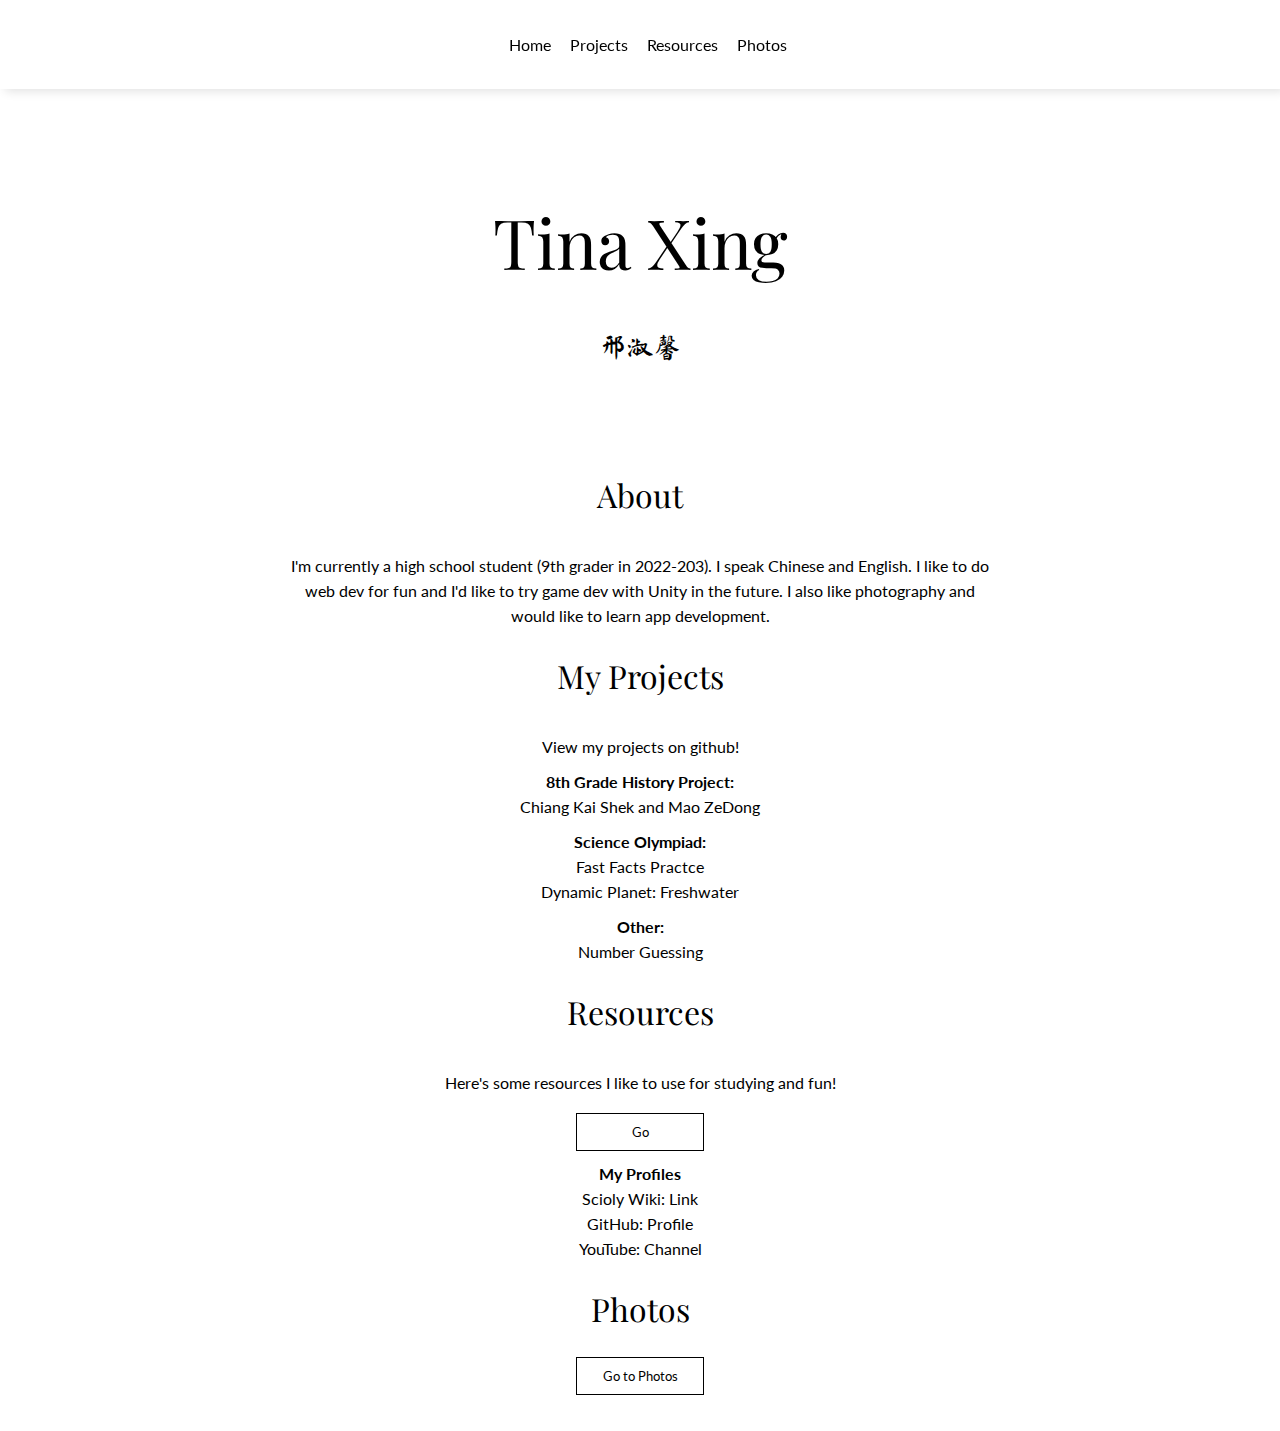
==== index.html @ 60abcd21 "Add files via upload" ====
<!DOCTYPE html>
<html>

<head>
  <meta charset="utf-8">
  <meta name="viewport" content="width=device-width">
  <title>Tina Xing</title>
  <link href="style.css" rel="stylesheet" type="text/css" />

  <!-- La Belle Aurore font -->
  <link rel="preconnect" href="https://fonts.googleapis.com">
<link rel="preconnect" href="https://fonts.gstatic.com" crossorigin>
<link href="https://fonts.googleapis.com/css2?family=La+Belle+Aurore&display=swap" rel="stylesheet">

  <!-- Gloria Hallelujah font -->
  <link rel="preconnect" href="https://fonts.googleapis.com"><link rel="preconnect" href="https://fonts.gstatic.com" crossorigin><link href="https://fonts.googleapis.com/css2?family=Gloria+Hallelujah&display=swap" rel="stylesheet">

  <!-- Raleway font -->
  <link rel="preconnect" href="https://fonts.googleapis.com">
<link rel="preconnect" href="https://fonts.gstatic.com" crossorigin>
<link href="https://fonts.googleapis.com/css2?family=Raleway&display=swap" rel="stylesheet">

  <!-- Lato -->
  <link rel="preconnect" href="https://fonts.googleapis.com">
<link rel="preconnect" href="https://fonts.gstatic.com" crossorigin>
<link href="https://fonts.googleapis.com/css2?family=Lato:wght@300&display=swap" rel="stylesheet">


  <!-- Playfair Display -->
  <link rel="preconnect" href="https://fonts.googleapis.com"><link rel="preconnect" href="https://fonts.gstatic.com" crossorigin><link href="https://fonts.googleapis.com/css2?family=Playfair+Display&display=swap" rel="stylesheet">
  <!-- MaShanZheng -->
  <link rel="preconnect" href="https://fonts.googleapis.com"><link rel="preconnect" href="https://fonts.gstatic.com" crossorigin><link href="https://fonts.googleapis.com/css2?family=Ma+Shan+Zheng&display=swap" rel="stylesheet">
  
</head>

<body>
  <div class="topnav" style="text-decoration: none;">
    <a class="topnavText" href="index.html">Home</a>
    <a class="topnavText" href="#projects">Projects</a>
    <a class="topnavText" href="#resources">Resources</a>
    <a class="topnavText" href="photos.html">Photos</a>
  </div>
  <div class="banner">
    <h1>Tina Xing</h1>
    <p>邢淑馨</p>
  </div>
  <div class="site-body">
    <div class="section">
      <h2>About</h2>
      <p>I'm currently a high school student (9th grader in 2022-203). I speak Chinese and English. I like to do web dev for fun and I'd like to try game dev with Unity in the future. I also like photography and would like to learn app development.</p>
    </div>
    <div class="section">
      <h2 id="projects">My Projects</h2>
      <p> View my projects on github!</p>
      <p><b>8th Grade History Project:</b>  <br>
        <a href="https://tx-ss8hfinal-chiangandmao.vercel.app/" target=”_blank”>Chiang Kai Shek and Mao ZeDong</a>
      </p>
      <p> <b>Science Olympiad:</b> <br>
      <a href="https://scio-fastfacts-practice-site.vercel.app/" target=”_blank”>Fast Facts Practce </a> <br>
      <a href="https://dyp-freshwater-learn.vercel.app/" target=”_blank” >Dynamic Planet: Freshwater </a></p>
      <p><b>Other:</b> <br>
        <a href="https://number-guessing-ten.vercel.app/" target=”_blank”>Number Guessing</a>
      
      </p>
      

    </div>
    <div style="textialign: center;" class="section">
      <h2 id="resources">Resources</h2>
      <p> Here's some resources I like to use for studying and <a style="color: black;" href="funPage.html" target=”_blank”>fun</a>!</p>
      <br>
        <a  href="resources.html"><button>Go</button></a>
      <p>
        <b>My Profiles</b> <br>
        Scioly Wiki: <a href="https://scioly.org/wiki/index.php/User:Tx358" target=”_blank”>Link</a> 
        <br>
        GitHub: <a href="https://github.com/tsxing" target=”_blank”>Profile</a>
        <br>
        YouTube: <a href="https://www.youtube.com/@tinaxing" target=”_blank”>Channel</a>
      </p>
    </div>

    <div class="section">
      <h2 id="photos">Photos</h2>
      <a href="photos.html"><button>Go to Photos</button></a>

      
    </div>

    <br>
    <br> 
  </div>


</body>

</html>
---- style.css ----
html, body {
  height: 100%;
  width: 100%;
  margin: 0;
}

.topnav{
  background-color:white;
  padding: 35px;
  text-align: center;
  font-family: 'Lato',serif;
  position: sticky;
  top: 0;
  box-shadow: 5px 2px 10px #e0e0e0;
}

.topnav p{
  color: black;
  font-size: 12pt;  
}

.topnavText{
  text-decoration: none;
  color: black;
  padding-left: 15px;
  transition: 0.5s ease;
  font-weight: normal;
}

.topnavText:hover{
  transition: 0.5s ease;
  font-size: 15pt;
  font-weight: bold;
}
a{
  text-decoration: none;
  font-family: 'Lato', sans-serif;
  color: black;
}
 a:hover{
   color: grey;
   transition: 0.5s ease;
 }

.banner{
  text-align: center;
  /*background: linear-gradient(to bottom, #d4feff 0%, #ffe0ed 100%);*/
  padding: 60px;
}

.banner h1{
  font-size: 52pt;
  font-family: 'Playfair Display', serif;
  color: black;
  font-weight: 100;
  
}

.banner p{ /* Site Slogan */
  font-family: 'Ma Shan Zheng', cursive;
  color: black;
  font-size: 20pt;
}


.site-body p{
  text-align: center;
  font-family: 'Lato', sans-serif;
  padding-top: 10px;
  margin: auto;
  font-size: 12pt;
  line-height:25px;
  max-width: 700px;
}
.site-body h2{
  font-family: 'Playfair Display', serif;
  text-align: center;
  font-weight: 100;
  font-size: 24pt;
}

button{
  padding: 10px 12px 10px 12px;
  width: 10%;
  background-color: white;
  border: 1px solid black;
  margin: 0 auto;
  text-align: center;
  font-family: 'Lato', sans-serif;
  left: 50%;
  display: flex;
  justify-content: center;
  align-items: center;
}
button:hover{
  background-color: black;
  transition: 0.5s ease;
  cursor: pointer;
  color: white;
}
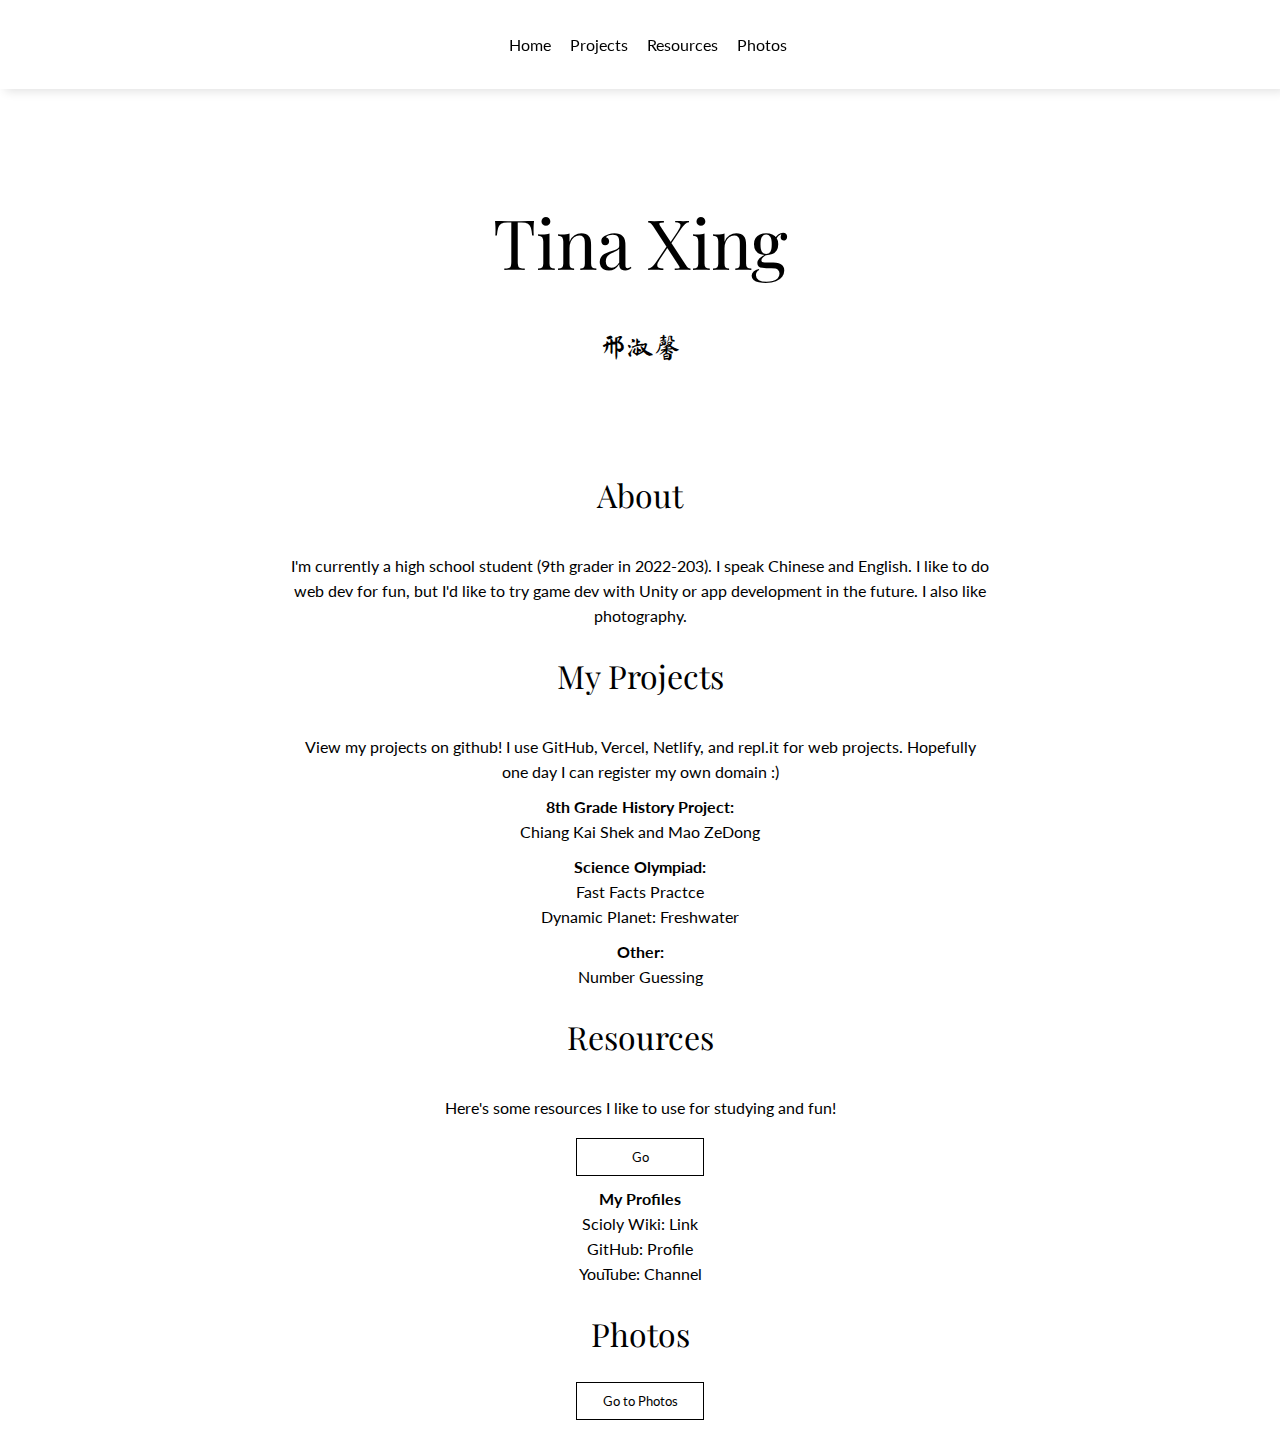
==== commit 7b522685: "Update index.html" ====
--- a/index.html
+++ b/index.html
@@ -47,11 +47,11 @@
   <div class="site-body">
     <div class="section">
       <h2>About</h2>
-      <p>I'm currently a high school student (9th grader in 2022-203). I speak Chinese and English. I like to do web dev for fun and I'd like to try game dev with Unity in the future. I also like photography and would like to learn app development.</p>
+      <p>I'm currently a high school student (9th grader in 2022-203). I speak Chinese and English. I like to do web dev for fun, but I'd like to try game dev with Unity or app development in the future. I also like photography.</p>
     </div>
     <div class="section">
       <h2 id="projects">My Projects</h2>
-      <p> View my projects on github!</p>
+      <p> View my projects on github! I use GitHub, Vercel, Netlify, and repl.it for web projects. Hopefully one day I can register my own domain :)</p>
       <p><b>8th Grade History Project:</b>  <br>
         <a href="https://tx-ss8hfinal-chiangandmao.vercel.app/" target=”_blank”>Chiang Kai Shek and Mao ZeDong</a>
       </p>
@@ -60,9 +60,7 @@
       <a href="https://dyp-freshwater-learn.vercel.app/" target=”_blank” >Dynamic Planet: Freshwater </a></p>
       <p><b>Other:</b> <br>
         <a href="https://number-guessing-ten.vercel.app/" target=”_blank”>Number Guessing</a>
-      
       </p>
-      
 
     </div>
     <div style="textialign: center;" class="section">
@@ -83,15 +81,11 @@
     <div class="section">
       <h2 id="photos">Photos</h2>
       <a href="photos.html"><button>Go to Photos</button></a>
-
-      
     </div>
 
     <br>
     <br> 
   </div>
 
-
 </body>
-
 </html>
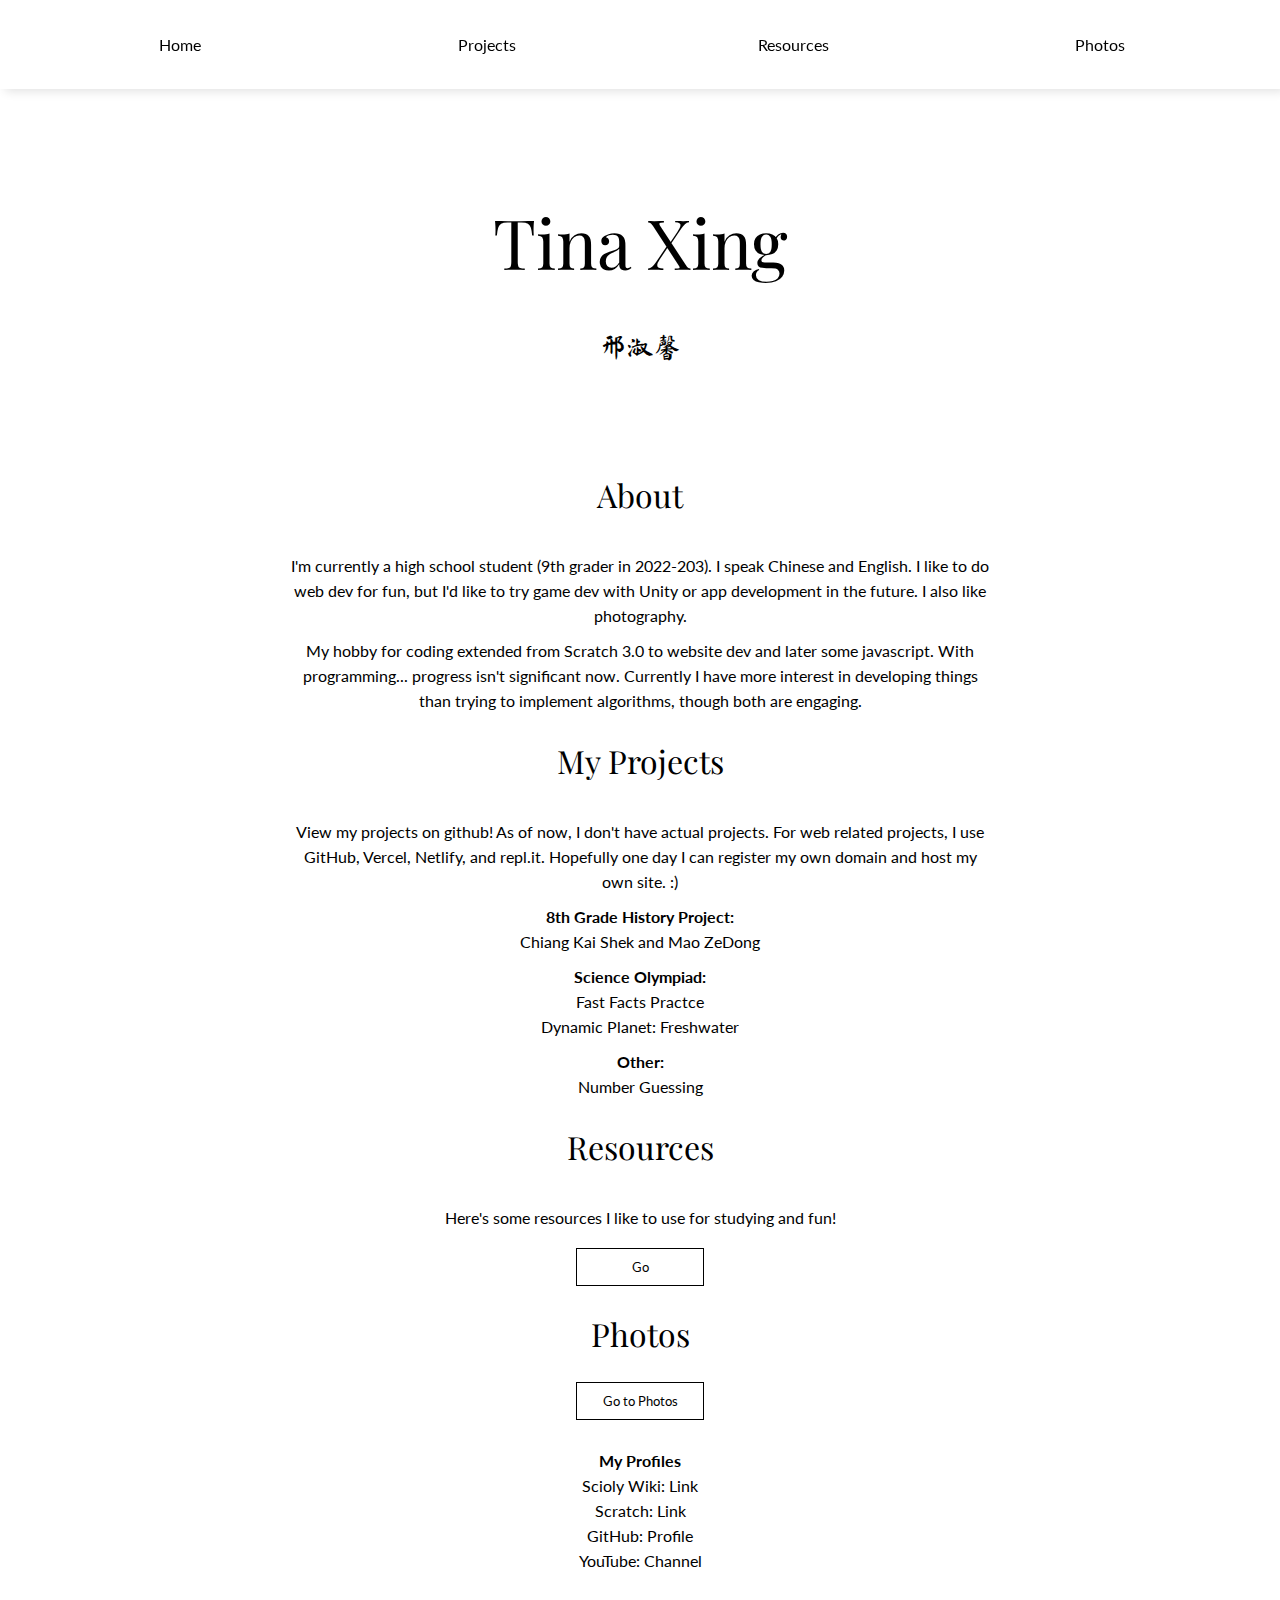
==== commit d1e42a2b: "Update index.html" ====
--- a/index.html
+++ b/index.html
@@ -48,10 +48,11 @@
     <div class="section">
       <h2>About</h2>
       <p>I'm currently a high school student (9th grader in 2022-203). I speak Chinese and English. I like to do web dev for fun, but I'd like to try game dev with Unity or app development in the future. I also like photography.</p>
+      <p>My hobby for coding extended from Scratch 3.0 to website dev and later some javascript. With programming... progress isn't significant now. Currently I have more interest in developing things than trying to implement algorithms, though both are engaging.</p>
     </div>
     <div class="section">
       <h2 id="projects">My Projects</h2>
-      <p> View my projects on github! I use GitHub, Vercel, Netlify, and repl.it for web projects. Hopefully one day I can register my own domain :)</p>
+      <p> View my projects on github! As of now, I don't have actual projects. For web related projects, I use GitHub, Vercel, Netlify, and repl.it. Hopefully one day I can register my own domain and host my own site. :)</p>
       <p><b>8th Grade History Project:</b>  <br>
         <a href="https://tx-ss8hfinal-chiangandmao.vercel.app/" target=”_blank”>Chiang Kai Shek and Mao ZeDong</a>
       </p>
@@ -68,14 +69,7 @@
       <p> Here's some resources I like to use for studying and <a style="color: black;" href="funPage.html" target=”_blank”>fun</a>!</p>
       <br>
         <a  href="resources.html"><button>Go</button></a>
-      <p>
-        <b>My Profiles</b> <br>
-        Scioly Wiki: <a href="https://scioly.org/wiki/index.php/User:Tx358" target=”_blank”>Link</a> 
-        <br>
-        GitHub: <a href="https://github.com/tsxing" target=”_blank”>Profile</a>
-        <br>
-        YouTube: <a href="https://www.youtube.com/@tinaxing" target=”_blank”>Channel</a>
-      </p>
+      
     </div>
 
     <div class="section">
@@ -84,8 +78,24 @@
     </div>
 
     <br>
+
+    <div class="section">
+      <p>
+        <b>My Profiles</b> <br>
+        Scioly Wiki: <a href="https://scioly.org/wiki/index.php/User:Tx358" target=”_blank”>Link</a> 
+        <br>
+        Scratch: <a href="https://scratch.mit.edu/users/AdamTimmy/">Link</a>
+        <br>
+        GitHub: <a href="https://github.com/tsxing" target=”_blank”>Profile</a>
+        <br>
+        YouTube: <a href="https://www.youtube.com/@tinaxing" target=”_blank”>Channel</a>
+      </p>
+    </div>
     <br> 
+    <br>
+    <br>
   </div>
 
 </body>
 </html>
+
--- a/style.css
+++ b/style.css
@@ -12,9 +12,13 @@
   position: sticky;
   top: 0;
   box-shadow: 5px 2px 10px #e0e0e0;
+  
+  display: grid;
+  gap: 1rem;
+  grid-template-columns: repeat(4, minmax(0, 1fr));
 }
 
-.topnav p{
+.topnav a{
   color: black;
   font-size: 12pt;  
 }
@@ -22,15 +26,16 @@
 .topnavText{
   text-decoration: none;
   color: black;
-  padding-left: 15px;
   transition: 0.5s ease;
-  font-weight: normal;
+  font-size: 15px;
+  
 }
 
 .topnavText:hover{
   transition: 0.5s ease;
-  font-size: 15pt;
-  font-weight: bold;
+  color: #e0e0e0;
+  padding-bottom: 5px;
+  border-bottom: 1px solid black;
 }
 a{
   text-decoration: none;
